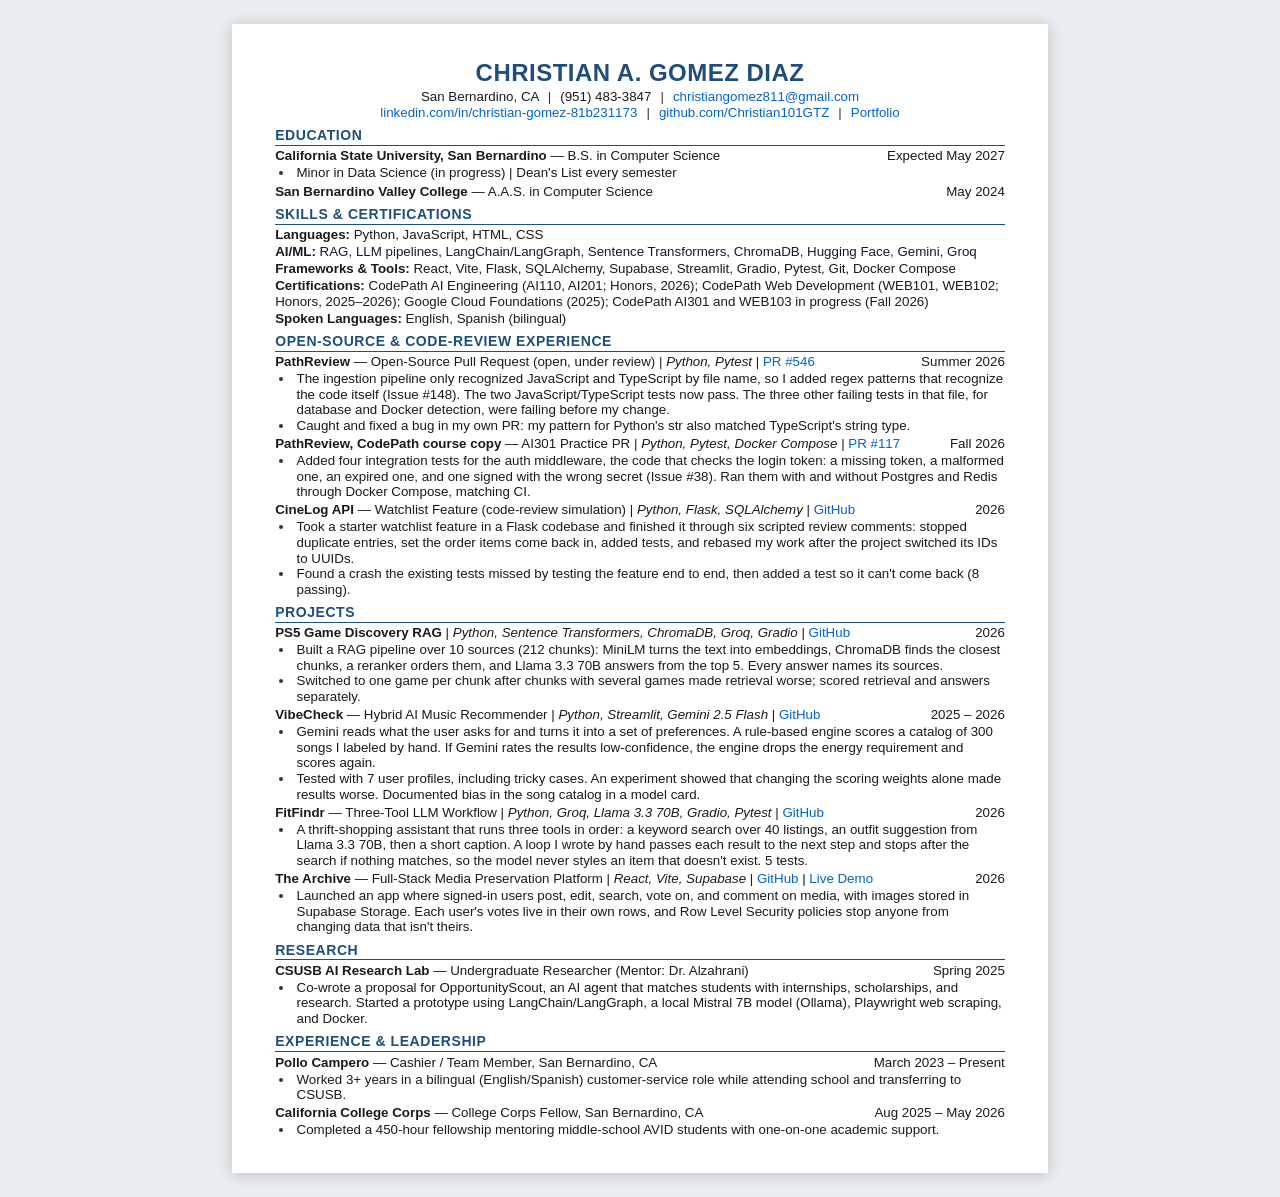
==== resume/resume.html @ 3465165c "Plain-language pass on cards and resume, move PR #117 to AI301" ====
<!doctype html>
<html lang="en">
<head>
<meta charset="utf-8">
<meta name="viewport" content="width=device-width, initial-scale=1">
<!-- Source for resume.pdf. Edit this file, then regenerate the PDF with the command in README.md. -->
<title>Christian Gomez Diaz Resume</title>
<style>
  /* Layout: one US-Letter sheet, 0.5in margins, matching the previous PDF. Single-theme by choice: a paper document. */
  :root {
    --paper: #ffffff;
    --ink: #1a1a1a;
    --ink-soft: #333333;
    --heading: #1f4e79;
    --link: #0563c1;
    --rule: #1f4e79;
    --ground: #e9ecef;
    --font-body: Calibri, Carlito, "Segoe UI", "Helvetica Neue", Arial, sans-serif;
    color-scheme: light;
  }

  * { box-sizing: border-box; }

  body {
    margin: 0;
    background: var(--ground);
    color: var(--ink);
    font-family: var(--font-body);
    font-size: 10pt;
    line-height: 1.17;
    padding-block: 24px;
    padding-inline: 16px;
  }

  .sheet {
    background: var(--paper);
    color: var(--ink);
    width: 8.5in;
    max-width: 100%;
    min-height: 11in;
    margin: 0 auto;
    padding: 0.36in 0.45in;
    box-shadow: 0 2px 14px rgba(0, 0, 0, 0.18);
  }

  a { color: var(--link); text-decoration: none; }
  a:focus-visible { outline: 2px solid var(--link); outline-offset: 2px; }

  header { text-align: center; margin-bottom: 4pt; }
  header h1 {
    margin: 0 0 2pt;
    font-size: 18pt;
    font-weight: bold;
    letter-spacing: 0.02em;
    color: var(--heading);
    text-wrap: balance;
  }
  header p { margin: 0; font-size: 10pt; }
  header .sep { color: var(--ink-soft); padding: 0 4pt; }

  h2 {
    font-size: 10.5pt;
    font-weight: bold;
    color: var(--heading);
    letter-spacing: 0.04em;
    text-transform: uppercase;
    margin: 5pt 0 2pt;
    padding-bottom: 1pt;
    border-bottom: 1px solid var(--rule);
  }

  .entry { margin-bottom: 2pt; }
  .entry:last-child { margin-bottom: 0; }

  .row {
    display: flex;
    justify-content: space-between;
    align-items: baseline;
    gap: 12pt;
  }
  .row .main { min-width: 0; }
  .row .date { white-space: nowrap; font-size: 10pt; }
  .org { font-weight: bold; }
  .stack { font-style: italic; }

  ul { margin: 1pt 0 0; padding-left: 14pt; }
  li { margin: 0; padding-left: 2pt; }
  li::marker { color: var(--ink-soft); }

  .skills p { margin: 0 0 1pt; }
  .skills b { font-weight: bold; }

  @media (max-width: 700px) {
    body { font-size: 10pt; }
    .sheet { padding: 20px 16px; min-height: 0; }
    .row { flex-wrap: wrap; gap: 0 8pt; }
  }

  @media print {
    @page { size: Letter; margin: 0.36in 0.45in; }
    html, body { background: var(--paper); padding: 0; margin: 0; }
    .sheet { box-shadow: none; margin: 0; padding: 0; width: auto; max-width: none; min-height: 0; }
    a { color: var(--link); }
  }
</style>
</head>
<body>
<div class="sheet">
  <header>
    <h1>CHRISTIAN A. GOMEZ DIAZ</h1>
    <p>San Bernardino, CA <span class="sep">|</span> (951) 483-3847 <span class="sep">|</span> <a href="mailto:christiangomez811@gmail.com">christiangomez811@gmail.com</a></p>
    <p><a href="https://www.linkedin.com/in/christian-gomez-81b231173">linkedin.com/in/christian-gomez-81b231173</a> <span class="sep">|</span> <a href="https://github.com/Christian101GTZ">github.com/Christian101GTZ</a> <span class="sep">|</span> <a href="https://christian101gtz.github.io/Christian_Gomez_Diaz_Intro-26.3/">Portfolio</a></p>
  </header>

  <h2>Education</h2>
  <div class="entry">
    <div class="row">
      <div class="main"><span class="org">California State University, San Bernardino</span> — B.S. in Computer Science</div>
      <div class="date">Expected May 2027</div>
    </div>
    <ul><li>Minor in Data Science (in progress) | Dean's List every semester</li></ul>
  </div>
  <div class="entry">
    <div class="row">
      <div class="main"><span class="org">San Bernardino Valley College</span> — A.A.S. in Computer Science</div>
      <div class="date">May 2024</div>
    </div>
  </div>

  <h2>Skills &amp; Certifications</h2>
  <div class="skills">
    <p><b>Languages:</b> Python, JavaScript, HTML, CSS</p>
    <p><b>AI/ML:</b> RAG, LLM pipelines, LangChain/LangGraph, Sentence Transformers, ChromaDB, Hugging Face, Gemini, Groq</p>
    <p><b>Frameworks &amp; Tools:</b> React, Vite, Flask, SQLAlchemy, Supabase, Streamlit, Gradio, Pytest, Git, Docker Compose</p>
    <p><b>Certifications:</b> CodePath AI Engineering (AI110, AI201; Honors, 2026); CodePath Web Development (WEB101, WEB102; Honors, 2025–2026); Google Cloud Foundations (2025); CodePath AI301 and WEB103 in progress (Fall 2026)</p>
    <p><b>Spoken Languages:</b> English, Spanish (bilingual)</p>
  </div>

  <h2>Open-Source &amp; Code-Review Experience</h2>
  <div class="entry">
    <div class="row">
      <div class="main"><span class="org">PathReview</span> — Open-Source Pull Request (open, under review) <span class="sep">|</span> <span class="stack">Python, Pytest</span> <span class="sep">|</span> <a href="https://github.com/ascherj/pathreview/pull/546">PR #546</a></div>
      <div class="date">Summer 2026</div>
    </div>
    <ul>
      <li>The ingestion pipeline only recognized JavaScript and TypeScript by file name, so I added regex patterns that recognize the code itself (Issue #148). The two JavaScript/TypeScript tests now pass. The three other failing tests in that file, for database and Docker detection, were failing before my change.</li>
      <li>Caught and fixed a bug in my own PR: my pattern for Python's str also matched TypeScript's string type.</li>
    </ul>
  </div>
  <div class="entry">
    <div class="row">
      <div class="main"><span class="org">PathReview, CodePath course copy</span> — AI301 Practice PR <span class="sep">|</span> <span class="stack">Python, Pytest, Docker Compose</span> <span class="sep">|</span> <a href="https://github.com/codepath/pathreview-ai301-fa26-s3/pull/117">PR #117</a></div>
      <div class="date">Fall 2026</div>
    </div>
    <ul>
      <li>Added four integration tests for the auth middleware, the code that checks the login token: a missing token, a malformed one, an expired one, and one signed with the wrong secret (Issue #38). Ran them with and without Postgres and Redis through Docker Compose, matching CI.</li>
    </ul>
  </div>
  <div class="entry">
    <div class="row">
      <div class="main"><span class="org">CineLog API</span> — Watchlist Feature (code-review simulation) <span class="sep">|</span> <span class="stack">Python, Flask, SQLAlchemy</span> <span class="sep">|</span> <a href="https://github.com/Christian101GTZ/cinelog-api/pull/1">GitHub</a></div>
      <div class="date">2026</div>
    </div>
    <ul>
      <li>Took a starter watchlist feature in a Flask codebase and finished it through six scripted review comments: stopped duplicate entries, set the order items come back in, added tests, and rebased my work after the project switched its IDs to UUIDs.</li>
      <li>Found a crash the existing tests missed by testing the feature end to end, then added a test so it can't come back (8 passing).</li>
    </ul>
  </div>

  <h2>Projects</h2>
  <div class="entry">
    <div class="row">
      <div class="main"><span class="org">PS5 Game Discovery RAG</span> <span class="sep">|</span> <span class="stack">Python, Sentence Transformers, ChromaDB, Groq, Gradio</span> <span class="sep">|</span> <a href="https://github.com/Christian101GTZ/ps5-game-discovery-rag">GitHub</a></div>
      <div class="date">2026</div>
    </div>
    <ul>
      <li>Built a RAG pipeline over 10 sources (212 chunks): MiniLM turns the text into embeddings, ChromaDB finds the closest chunks, a reranker orders them, and Llama 3.3 70B answers from the top 5. Every answer names its sources.</li>
      <li>Switched to one game per chunk after chunks with several games made retrieval worse; scored retrieval and answers separately.</li>
    </ul>
  </div>
  <div class="entry">
    <div class="row">
      <div class="main"><span class="org">VibeCheck</span> — Hybrid AI Music Recommender <span class="sep">|</span> <span class="stack">Python, Streamlit, Gemini 2.5 Flash</span> <span class="sep">|</span> <a href="https://github.com/Christian101GTZ/Vibe_Check">GitHub</a></div>
      <div class="date">2025 – 2026</div>
    </div>
    <ul>
      <li>Gemini reads what the user asks for and turns it into a set of preferences. A rule-based engine scores a catalog of 300 songs I labeled by hand. If Gemini rates the results low-confidence, the engine drops the energy requirement and scores again.</li>
      <li>Tested with 7 user profiles, including tricky cases. An experiment showed that changing the scoring weights alone made results worse. Documented bias in the song catalog in a model card.</li>
    </ul>
  </div>
  <div class="entry">
    <div class="row">
      <div class="main"><span class="org">FitFindr</span> — Three-Tool LLM Workflow <span class="sep">|</span> <span class="stack">Python, Groq, Llama 3.3 70B, Gradio, Pytest</span> <span class="sep">|</span> <a href="https://github.com/Christian101GTZ/FitFindr">GitHub</a></div>
      <div class="date">2026</div>
    </div>
    <ul>
      <li>A thrift-shopping assistant that runs three tools in order: a keyword search over 40 listings, an outfit suggestion from Llama 3.3 70B, then a short caption. A loop I wrote by hand passes each result to the next step and stops after the search if nothing matches, so the model never styles an item that doesn't exist. 5 tests.</li>
    </ul>
  </div>
  <div class="entry">
    <div class="row">
      <div class="main"><span class="org">The Archive</span> — Full-Stack Media Preservation Platform <span class="sep">|</span> <span class="stack">React, Vite, Supabase</span> <span class="sep">|</span> <a href="https://github.com/Christian101GTZ/The_Archive">GitHub</a> <span class="sep">|</span> <a href="https://thearchive101.netlify.app">Live Demo</a></div>
      <div class="date">2026</div>
    </div>
    <ul>
      <li>Launched an app where signed-in users post, edit, search, vote on, and comment on media, with images stored in Supabase Storage. Each user's votes live in their own rows, and Row Level Security policies stop anyone from changing data that isn't theirs.</li>
    </ul>
  </div>

  <h2>Research</h2>
  <div class="entry">
    <div class="row">
      <div class="main"><span class="org">CSUSB AI Research Lab</span> — Undergraduate Researcher (Mentor: Dr. Alzahrani)</div>
      <div class="date">Spring 2025</div>
    </div>
    <ul>
      <li>Co-wrote a proposal for OpportunityScout, an AI agent that matches students with internships, scholarships, and research. Started a prototype using LangChain/LangGraph, a local Mistral 7B model (Ollama), Playwright web scraping, and Docker.</li>
    </ul>
  </div>

  <h2>Experience &amp; Leadership</h2>
  <div class="entry">
    <div class="row">
      <div class="main"><span class="org">Pollo Campero</span> — Cashier / Team Member, San Bernardino, CA</div>
      <div class="date">March 2023 – Present</div>
    </div>
    <ul><li>Worked 3+ years in a bilingual (English/Spanish) customer-service role while attending school and transferring to CSUSB.</li></ul>
  </div>
  <div class="entry">
    <div class="row">
      <div class="main"><span class="org">California College Corps</span> — College Corps Fellow, San Bernardino, CA</div>
      <div class="date">Aug 2025 – May 2026</div>
    </div>
    <ul><li>Completed a 450-hour fellowship mentoring middle-school AVID students with one-on-one academic support.</li></ul>
  </div>
</div>
</body>
</html>
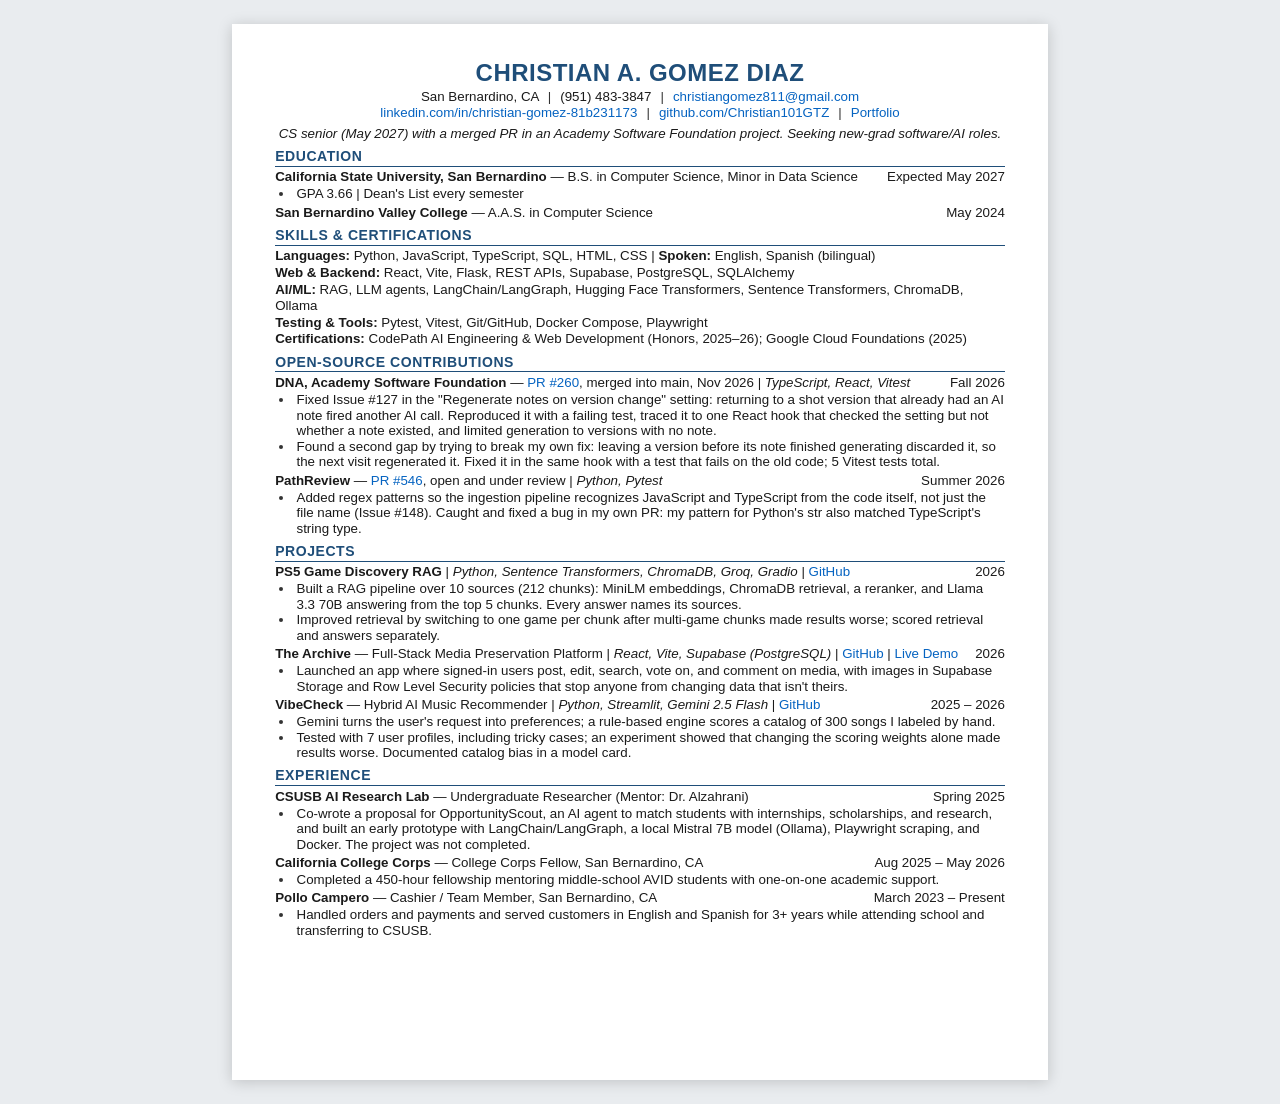
==== commit 5580aaf9: "Add merged DNA PR #260, drop AI301 practice PR, update resume to v5" ====
--- a/resume/resume.html
+++ b/resume/resume.html
@@ -57,6 +57,7 @@
   }
   header p { margin: 0; font-size: 10pt; }
   header .sep { color: var(--ink-soft); padding: 0 4pt; }
+  .tagline { text-align: center; font-style: italic; margin: 3pt 0 0; }
 
   h2 {
     font-size: 10.5pt;
@@ -111,14 +112,15 @@
     <p>San Bernardino, CA <span class="sep">|</span> (951) 483-3847 <span class="sep">|</span> <a href="mailto:christiangomez811@gmail.com">christiangomez811@gmail.com</a></p>
     <p><a href="https://www.linkedin.com/in/christian-gomez-81b231173">linkedin.com/in/christian-gomez-81b231173</a> <span class="sep">|</span> <a href="https://github.com/Christian101GTZ">github.com/Christian101GTZ</a> <span class="sep">|</span> <a href="https://christian101gtz.github.io/Christian_Gomez_Diaz_Intro-26.3/">Portfolio</a></p>
   </header>
+  <p class="tagline">CS senior (May 2027) with a merged PR in an Academy Software Foundation project. Seeking new-grad software/AI roles.</p>
 
   <h2>Education</h2>
   <div class="entry">
     <div class="row">
-      <div class="main"><span class="org">California State University, San Bernardino</span> — B.S. in Computer Science</div>
+      <div class="main"><span class="org">California State University, San Bernardino</span> — B.S. in Computer Science, Minor in Data Science</div>
       <div class="date">Expected May 2027</div>
     </div>
-    <ul><li>Minor in Data Science (in progress) | Dean's List every semester</li></ul>
+    <ul><li>GPA 3.66 | Dean's List every semester</li></ul>
   </div>
   <div class="entry">
     <div class="row">
@@ -129,41 +131,31 @@
 
   <h2>Skills &amp; Certifications</h2>
   <div class="skills">
-    <p><b>Languages:</b> Python, JavaScript, HTML, CSS</p>
-    <p><b>AI/ML:</b> RAG, LLM pipelines, LangChain/LangGraph, Sentence Transformers, ChromaDB, Hugging Face, Gemini, Groq</p>
-    <p><b>Frameworks &amp; Tools:</b> React, Vite, Flask, SQLAlchemy, Supabase, Streamlit, Gradio, Pytest, Git, Docker Compose</p>
-    <p><b>Certifications:</b> CodePath AI Engineering (AI110, AI201; Honors, 2026); CodePath Web Development (WEB101, WEB102; Honors, 2025–2026); Google Cloud Foundations (2025); CodePath AI301 and WEB103 in progress (Fall 2026)</p>
-    <p><b>Spoken Languages:</b> English, Spanish (bilingual)</p>
-  </div>
-
-  <h2>Open-Source &amp; Code-Review Experience</h2>
-  <div class="entry">
-    <div class="row">
-      <div class="main"><span class="org">PathReview</span> — Open-Source Pull Request (open, under review) <span class="sep">|</span> <span class="stack">Python, Pytest</span> <span class="sep">|</span> <a href="https://github.com/ascherj/pathreview/pull/546">PR #546</a></div>
+    <p><b>Languages:</b> Python, JavaScript, TypeScript, SQL, HTML, CSS <span class="sep">|</span> <b>Spoken:</b> English, Spanish (bilingual)</p>
+    <p><b>Web &amp; Backend:</b> React, Vite, Flask, REST APIs, Supabase, PostgreSQL, SQLAlchemy</p>
+    <p><b>AI/ML:</b> RAG, LLM agents, LangChain/LangGraph, Hugging Face Transformers, Sentence Transformers, ChromaDB, Ollama</p>
+    <p><b>Testing &amp; Tools:</b> Pytest, Vitest, Git/GitHub, Docker Compose, Playwright</p>
+    <p><b>Certifications:</b> CodePath AI Engineering &amp; Web Development (Honors, 2025–26); Google Cloud Foundations (2025)</p>
+  </div>
+
+  <h2>Open-Source Contributions</h2>
+  <div class="entry">
+    <div class="row">
+      <div class="main"><span class="org">DNA, Academy Software Foundation</span> — <a href="https://github.com/AcademySoftwareFoundation/dna/pull/260">PR #260</a>, merged into main, Nov 2026 <span class="sep">|</span> <span class="stack">TypeScript, React, Vitest</span></div>
+      <div class="date">Fall 2026</div>
+    </div>
+    <ul>
+      <li>Fixed Issue #127 in the "Regenerate notes on version change" setting: returning to a shot version that already had an AI note fired another AI call. Reproduced it with a failing test, traced it to one React hook that checked the setting but not whether a note existed, and limited generation to versions with no note.</li>
+      <li>Found a second gap by trying to break my own fix: leaving a version before its note finished generating discarded it, so the next visit regenerated it. Fixed it in the same hook with a test that fails on the old code; 5 Vitest tests total.</li>
+    </ul>
+  </div>
+  <div class="entry">
+    <div class="row">
+      <div class="main"><span class="org">PathReview</span> — <a href="https://github.com/ascherj/pathreview/pull/546">PR #546</a>, open and under review <span class="sep">|</span> <span class="stack">Python, Pytest</span></div>
       <div class="date">Summer 2026</div>
     </div>
     <ul>
-      <li>The ingestion pipeline only recognized JavaScript and TypeScript by file name, so I added regex patterns that recognize the code itself (Issue #148). The two JavaScript/TypeScript tests now pass. The three other failing tests in that file, for database and Docker detection, were failing before my change.</li>
-      <li>Caught and fixed a bug in my own PR: my pattern for Python's str also matched TypeScript's string type.</li>
-    </ul>
-  </div>
-  <div class="entry">
-    <div class="row">
-      <div class="main"><span class="org">PathReview, CodePath course copy</span> — AI301 Practice PR <span class="sep">|</span> <span class="stack">Python, Pytest, Docker Compose</span> <span class="sep">|</span> <a href="https://github.com/codepath/pathreview-ai301-fa26-s3/pull/117">PR #117</a></div>
-      <div class="date">Fall 2026</div>
-    </div>
-    <ul>
-      <li>Added four integration tests for the auth middleware, the code that checks the login token: a missing token, a malformed one, an expired one, and one signed with the wrong secret (Issue #38). Ran them with and without Postgres and Redis through Docker Compose, matching CI.</li>
-    </ul>
-  </div>
-  <div class="entry">
-    <div class="row">
-      <div class="main"><span class="org">CineLog API</span> — Watchlist Feature (code-review simulation) <span class="sep">|</span> <span class="stack">Python, Flask, SQLAlchemy</span> <span class="sep">|</span> <a href="https://github.com/Christian101GTZ/cinelog-api/pull/1">GitHub</a></div>
-      <div class="date">2026</div>
-    </div>
-    <ul>
-      <li>Took a starter watchlist feature in a Flask codebase and finished it through six scripted review comments: stopped duplicate entries, set the order items come back in, added tests, and rebased my work after the project switched its IDs to UUIDs.</li>
-      <li>Found a crash the existing tests missed by testing the feature end to end, then added a test so it can't come back (8 passing).</li>
+      <li>Added regex patterns so the ingestion pipeline recognizes JavaScript and TypeScript from the code itself, not just the file name (Issue #148). Caught and fixed a bug in my own PR: my pattern for Python's str also matched TypeScript's string type.</li>
     </ul>
   </div>
 
@@ -174,8 +166,17 @@
       <div class="date">2026</div>
     </div>
     <ul>
-      <li>Built a RAG pipeline over 10 sources (212 chunks): MiniLM turns the text into embeddings, ChromaDB finds the closest chunks, a reranker orders them, and Llama 3.3 70B answers from the top 5. Every answer names its sources.</li>
-      <li>Switched to one game per chunk after chunks with several games made retrieval worse; scored retrieval and answers separately.</li>
+      <li>Built a RAG pipeline over 10 sources (212 chunks): MiniLM embeddings, ChromaDB retrieval, a reranker, and Llama 3.3 70B answering from the top 5 chunks. Every answer names its sources.</li>
+      <li>Improved retrieval by switching to one game per chunk after multi-game chunks made results worse; scored retrieval and answers separately.</li>
+    </ul>
+  </div>
+  <div class="entry">
+    <div class="row">
+      <div class="main"><span class="org">The Archive</span> — Full-Stack Media Preservation Platform <span class="sep">|</span> <span class="stack">React, Vite, Supabase (PostgreSQL)</span> <span class="sep">|</span> <a href="https://github.com/Christian101GTZ/The_Archive">GitHub</a> <span class="sep">|</span> <a href="https://thearchive101.netlify.app">Live Demo</a></div>
+      <div class="date">2026</div>
+    </div>
+    <ul>
+      <li>Launched an app where signed-in users post, edit, search, vote on, and comment on media, with images in Supabase Storage and Row Level Security policies that stop anyone from changing data that isn't theirs.</li>
     </ul>
   </div>
   <div class="entry">
@@ -184,54 +185,34 @@
       <div class="date">2025 – 2026</div>
     </div>
     <ul>
-      <li>Gemini reads what the user asks for and turns it into a set of preferences. A rule-based engine scores a catalog of 300 songs I labeled by hand. If Gemini rates the results low-confidence, the engine drops the energy requirement and scores again.</li>
-      <li>Tested with 7 user profiles, including tricky cases. An experiment showed that changing the scoring weights alone made results worse. Documented bias in the song catalog in a model card.</li>
-    </ul>
-  </div>
-  <div class="entry">
-    <div class="row">
-      <div class="main"><span class="org">FitFindr</span> — Three-Tool LLM Workflow <span class="sep">|</span> <span class="stack">Python, Groq, Llama 3.3 70B, Gradio, Pytest</span> <span class="sep">|</span> <a href="https://github.com/Christian101GTZ/FitFindr">GitHub</a></div>
-      <div class="date">2026</div>
-    </div>
-    <ul>
-      <li>A thrift-shopping assistant that runs three tools in order: a keyword search over 40 listings, an outfit suggestion from Llama 3.3 70B, then a short caption. A loop I wrote by hand passes each result to the next step and stops after the search if nothing matches, so the model never styles an item that doesn't exist. 5 tests.</li>
-    </ul>
-  </div>
-  <div class="entry">
-    <div class="row">
-      <div class="main"><span class="org">The Archive</span> — Full-Stack Media Preservation Platform <span class="sep">|</span> <span class="stack">React, Vite, Supabase</span> <span class="sep">|</span> <a href="https://github.com/Christian101GTZ/The_Archive">GitHub</a> <span class="sep">|</span> <a href="https://thearchive101.netlify.app">Live Demo</a></div>
-      <div class="date">2026</div>
-    </div>
-    <ul>
-      <li>Launched an app where signed-in users post, edit, search, vote on, and comment on media, with images stored in Supabase Storage. Each user's votes live in their own rows, and Row Level Security policies stop anyone from changing data that isn't theirs.</li>
-    </ul>
-  </div>
-
-  <h2>Research</h2>
+      <li>Gemini turns the user's request into preferences; a rule-based engine scores a catalog of 300 songs I labeled by hand.</li>
+      <li>Tested with 7 user profiles, including tricky cases; an experiment showed that changing the scoring weights alone made results worse. Documented catalog bias in a model card.</li>
+    </ul>
+  </div>
+
+  <h2>Experience</h2>
   <div class="entry">
     <div class="row">
       <div class="main"><span class="org">CSUSB AI Research Lab</span> — Undergraduate Researcher (Mentor: Dr. Alzahrani)</div>
       <div class="date">Spring 2025</div>
     </div>
     <ul>
-      <li>Co-wrote a proposal for OpportunityScout, an AI agent that matches students with internships, scholarships, and research. Started a prototype using LangChain/LangGraph, a local Mistral 7B model (Ollama), Playwright web scraping, and Docker.</li>
-    </ul>
-  </div>
-
-  <h2>Experience &amp; Leadership</h2>
+      <li>Co-wrote a proposal for OpportunityScout, an AI agent to match students with internships, scholarships, and research, and built an early prototype with LangChain/LangGraph, a local Mistral 7B model (Ollama), Playwright scraping, and Docker. The project was not completed.</li>
+    </ul>
+  </div>
+  <div class="entry">
+    <div class="row">
+      <div class="main"><span class="org">California College Corps</span> — College Corps Fellow, San Bernardino, CA</div>
+      <div class="date">Aug 2025 – May 2026</div>
+    </div>
+    <ul><li>Completed a 450-hour fellowship mentoring middle-school AVID students with one-on-one academic support.</li></ul>
+  </div>
   <div class="entry">
     <div class="row">
       <div class="main"><span class="org">Pollo Campero</span> — Cashier / Team Member, San Bernardino, CA</div>
       <div class="date">March 2023 – Present</div>
     </div>
-    <ul><li>Worked 3+ years in a bilingual (English/Spanish) customer-service role while attending school and transferring to CSUSB.</li></ul>
-  </div>
-  <div class="entry">
-    <div class="row">
-      <div class="main"><span class="org">California College Corps</span> — College Corps Fellow, San Bernardino, CA</div>
-      <div class="date">Aug 2025 – May 2026</div>
-    </div>
-    <ul><li>Completed a 450-hour fellowship mentoring middle-school AVID students with one-on-one academic support.</li></ul>
+    <ul><li>Handled orders and payments and served customers in English and Spanish for 3+ years while attending school and transferring to CSUSB.</li></ul>
   </div>
 </div>
 </body>
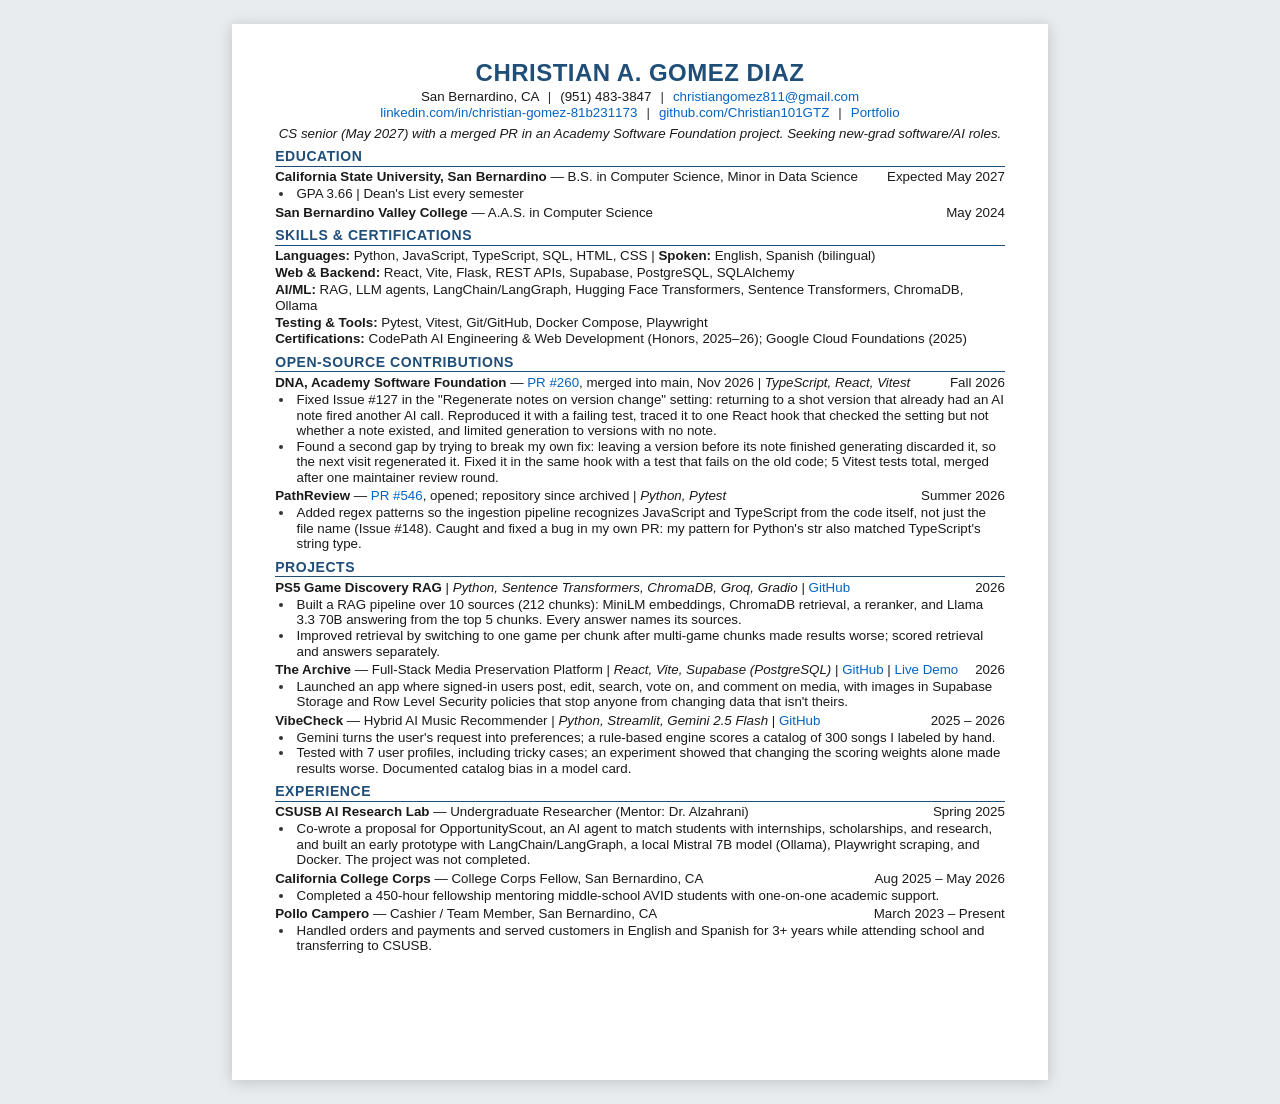
==== commit 5954e0d4: "Update resume to v6, mark PathReview repo as archived" ====
--- a/resume/resume.html
+++ b/resume/resume.html
@@ -146,12 +146,12 @@
     </div>
     <ul>
       <li>Fixed Issue #127 in the "Regenerate notes on version change" setting: returning to a shot version that already had an AI note fired another AI call. Reproduced it with a failing test, traced it to one React hook that checked the setting but not whether a note existed, and limited generation to versions with no note.</li>
-      <li>Found a second gap by trying to break my own fix: leaving a version before its note finished generating discarded it, so the next visit regenerated it. Fixed it in the same hook with a test that fails on the old code; 5 Vitest tests total.</li>
-    </ul>
-  </div>
-  <div class="entry">
-    <div class="row">
-      <div class="main"><span class="org">PathReview</span> — <a href="https://github.com/ascherj/pathreview/pull/546">PR #546</a>, open and under review <span class="sep">|</span> <span class="stack">Python, Pytest</span></div>
+      <li>Found a second gap by trying to break my own fix: leaving a version before its note finished generating discarded it, so the next visit regenerated it. Fixed it in the same hook with a test that fails on the old code; 5 Vitest tests total, merged after one maintainer review round.</li>
+    </ul>
+  </div>
+  <div class="entry">
+    <div class="row">
+      <div class="main"><span class="org">PathReview</span> — <a href="https://github.com/ascherj/pathreview/pull/546">PR #546</a>, opened; repository since archived <span class="sep">|</span> <span class="stack">Python, Pytest</span></div>
       <div class="date">Summer 2026</div>
     </div>
     <ul>
